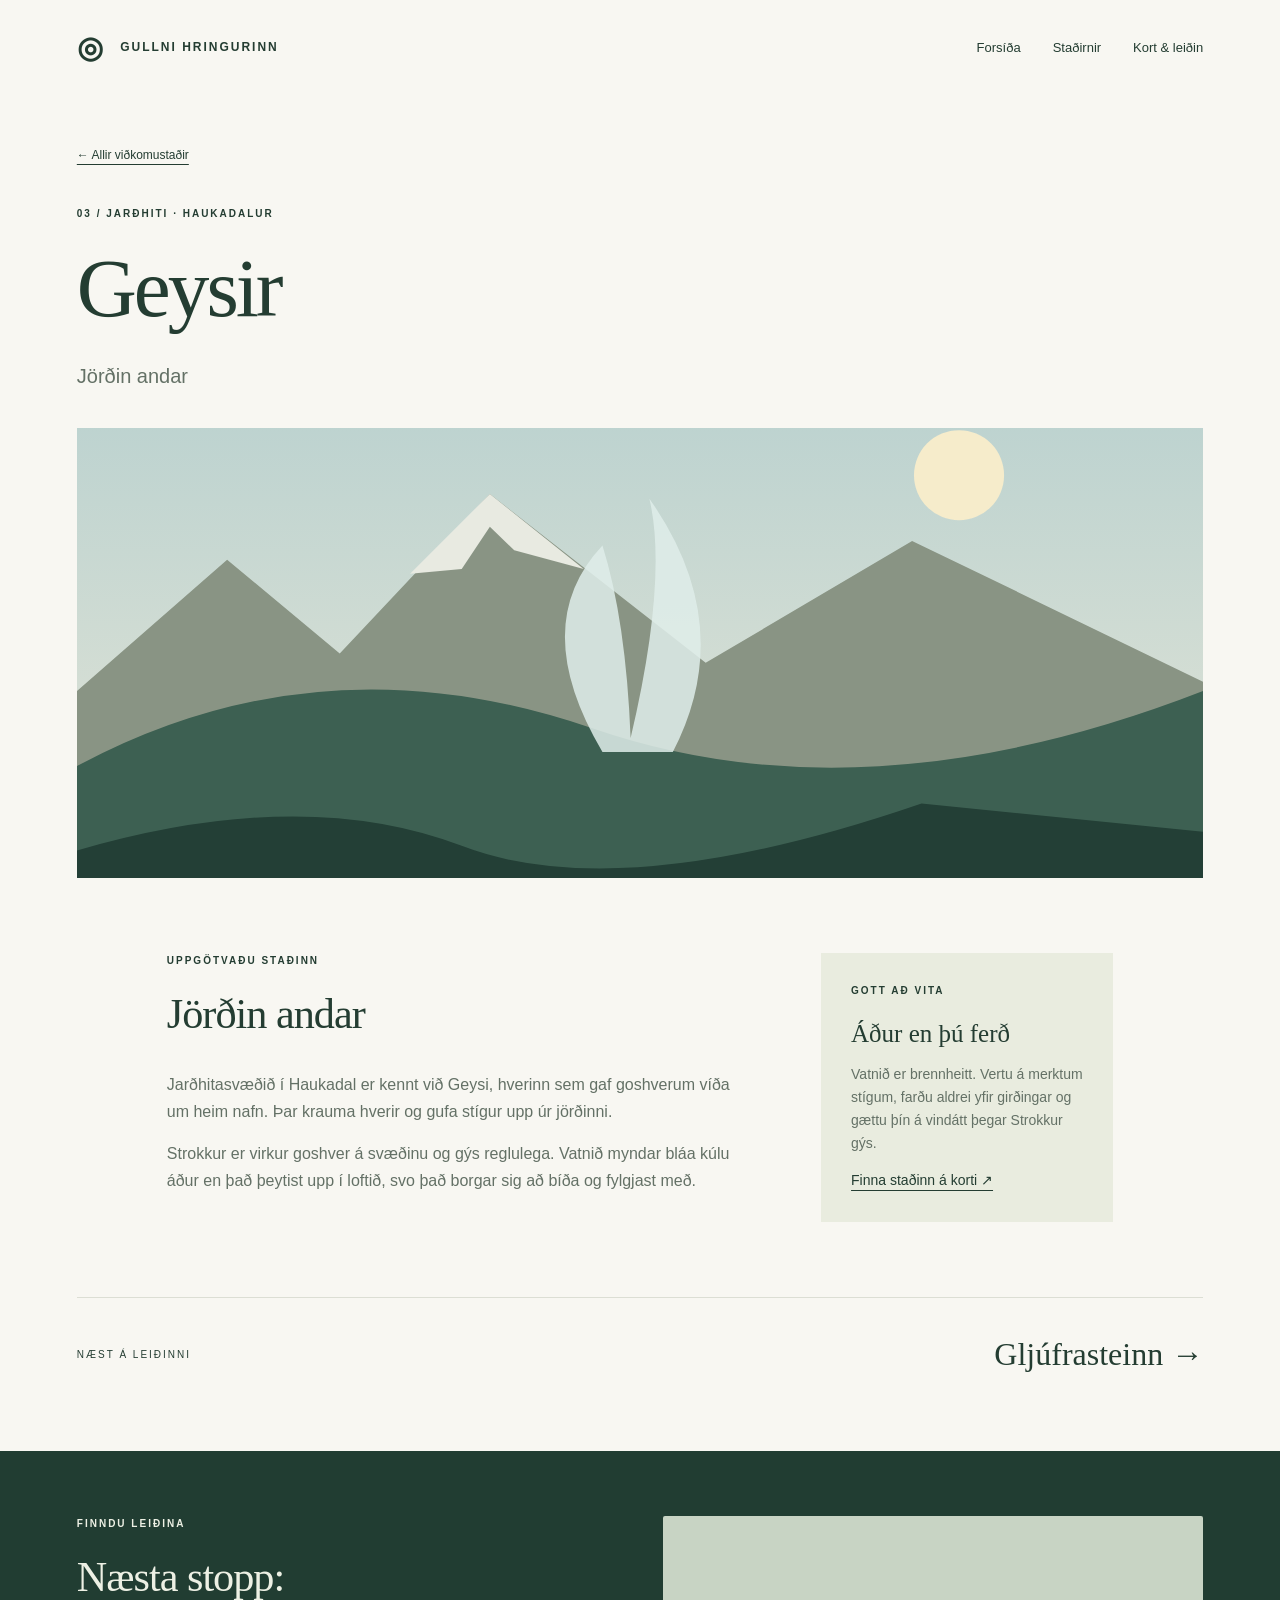
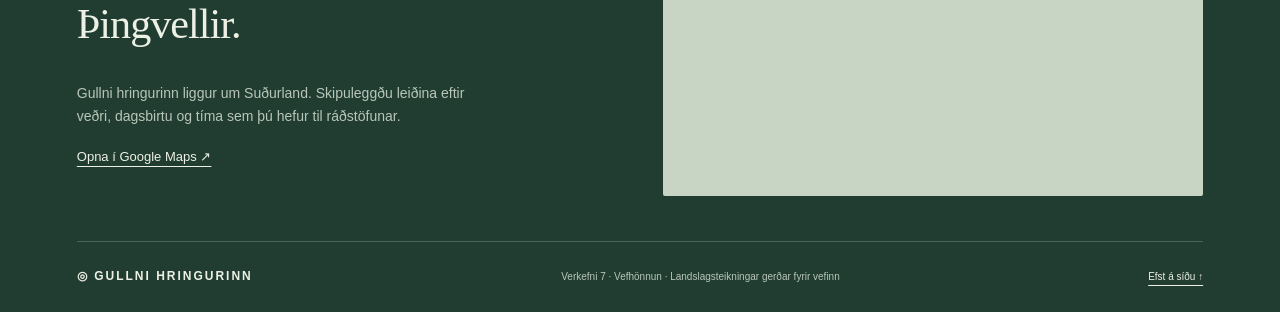
==== verkefni-7/geysir.html @ c54b65c8 "Add Golden Circle assignment website" ====
<!doctype html>
<html lang="is">
<head>
    <meta charset="utf-8">
    <meta name="viewport" content="width=device-width, initial-scale=1">
    <meta name="description" content="Kynntu þér Gullna hringinn, náttúru, sögu og sex áhugaverða viðkomustaði á Suðurlandi.">
    <title>Geysir · Gullni hringurinn</title>
    <link rel="stylesheet" href="styles.css">
</head>
<body id="top"><a class="skip-link" href="#main">Beint í efni</a><header class="site-header"><a class="brand" href="index.html"><span class="brand-icon">◎</span> GULLNI HRINGURINN</a><nav aria-label="Aðalvalmynd"><a href="index.html" >Forsíða</a><a href="index.html#stadir">Staðirnir</a><a href="#kort">Kort & leiðin</a></nav></header><main id="main"><section class="detail-hero"><div><a class="breadcrumb" href="index.html#stadir">← Allir viðkomustaðir</a><p class="eyebrow">03 / Jarðhiti · Haukadalur</p><h1>Geysir</h1><p class="subtitle">Jörðin andar</p></div><img src="images/geysir.svg" alt="Landslagsteikning innblásin af Geysir" width="1200" height="600"></section><article class="detail-content"><div><span class="eyebrow">UPPGÖTVAÐU STAÐINN</span><h2>Jörðin andar</h2><p>Jarðhitasvæðið í Haukadal er kennt við Geysi, hverinn sem gaf goshverum víða um heim nafn. Þar krauma hverir og gufa stígur upp úr jörðinni.</p><p>Strokkur er virkur goshver á svæðinu og gýs reglulega. Vatnið myndar bláa kúlu áður en það þeytist upp í loftið, svo það borgar sig að bíða og fylgjast með.</p></div><aside><span class="eyebrow">GOTT AÐ VITA</span><h3>Áður en þú ferð</h3><p>Vatnið er brennheitt. Vertu á merktum stígum, farðu aldrei yfir girðingar og gættu þín á vindátt þegar Strokkur gýs.</p><a href="https://www.google.com/maps/search/?api=1&amp;query=geysir+Iceland" target="_blank" rel="noopener noreferrer">Finna staðinn á korti ↗</a></aside></article><div class="next-place"><span>NÆST Á LEIÐINNI</span><a href="gljufrasteinn.html">Gljúfrasteinn →</a></div></main><footer id="kort"><div class="footer-intro"><span class="eyebrow">FINNDU LEIÐINA</span><h2>Næsta stopp:<br>Þingvellir.</h2><p>Gullni hringurinn liggur um Suðurland. Skipuleggðu leiðina eftir veðri, dagsbirtu og tíma sem þú hefur til ráðstöfunar.</p><a href="https://www.google.com/maps/search/?api=1&amp;query=Thingvellir+Iceland" target="_blank" rel="noopener noreferrer">Opna í Google Maps ↗</a></div><iframe title="Staðsetning Þingvalla á Google Maps" src="https://maps.google.com/maps?q=Thingvellir%20Iceland&amp;output=embed" loading="lazy" referrerpolicy="no-referrer-when-downgrade"></iframe><div class="footer-bottom"><a class="brand" href="index.html">◎ GULLNI HRINGURINN</a><p>Verkefni 7 · Vefhönnun · Landslagsteikningar gerðar fyrir vefinn</p><a href="#top">Efst á síðu ↑</a></div></footer></body>
</html>
---- verkefni-7/styles.css ----
:root {
    --ink: #243d32;
    --paper: #f8f7f2;
    --muted: #647166;
    --line: #dcded4;
}
* {
    box-sizing: border-box;
}
html {
    scroll-behavior: smooth;
    scroll-padding-top: 30px;
}
body {
    margin: 0;
    background: var(--paper);
    color: var(--ink);
    font-family: Arial, Helvetica, sans-serif;
    line-height: 1.65;
}
a {
    color: inherit;
    text-underline-offset: 5px;
}
a:focus-visible {
    outline: 3px solid #b47d35;
    outline-offset: 5px;
}
img {
    display: block;
    width: 100%;
    height: auto;
}
h1, h2, h3, p {
    margin-top: 0;
}
h1, h2, h3 {
    font-family: Georgia, 'Times New Roman', serif;
    font-weight: 400;
    line-height: 1.12;
}
.skip-link {
    position: absolute;
    top: -100px;
    z-index: 10;
    padding: 12px;
    background: white;
}
.skip-link:focus {
    top: 0;
}
.site-header {
    min-height: 96px;
    padding: 20px 6%;
    display: flex;
    align-items: center;
    justify-content: space-between;
    gap: 24px;
}
.brand {
    font-size: 12px;
    font-weight: 700;
    letter-spacing: 2px;
    text-decoration: none;
}
.brand-icon {
    font-size: 30px;
    vertical-align: middle;
    margin-right: 10px;
}
nav {
    display: flex;
    gap: 32px;
    font-size: 13px;
}
nav a {
    text-decoration: none;
}
nav a:hover, nav a[aria-current] {
    text-decoration: underline;
}
.hero {
    position: relative;
    margin: 0 24px;
    min-height: 620px;
    overflow: hidden;
    color: white;
    background: #304c41;
}
.hero > img {
    position: absolute;
    height: 100%;
    object-fit: cover;
}
.hero::after {
    content: '';
    position: absolute;
    inset: 0;
    background: linear-gradient(90deg, #142e28d9, #18382a20);
}
.hero-copy {
    position: relative;
    z-index: 1;
    padding: 100px 5%;
    max-width: 740px;
}
.eyebrow {
    display: block;
    font-size: 10px;
    font-weight: 700;
    letter-spacing: 2px;
    text-transform: uppercase;
    margin-bottom: 20px;
}
h1 {
    font-size: clamp(48px, 6.5vw, 88px);
    letter-spacing: -3px;
    margin-bottom: 25px;
}
h1 em {
    color: #d8ddbb;
}
.hero-copy p {
    max-width: 430px;
    font-size: 16px;
    color: #e2e9e0;
}
.button {
    display: inline-flex;
    gap: 40px;
    padding: 15px 24px;
    margin-top: 15px;
    background: #e4e8cd;
    color: var(--ink);
    text-decoration: none;
    font-size: 13px;
}
.hero-caption {
    position: absolute;
    right: 30px;
    bottom: 25px;
    z-index: 1;
    font-size: 9px;
    letter-spacing: 2px;
}
.intro {
    max-width: 750px;
    margin: 100px auto;
    padding: 0 24px;
    text-align: center;
}
h2 {
    font-size: clamp(30px, 3.3vw, 46px);
    letter-spacing: -1px;
}
.intro p {
    max-width: 590px;
    margin: 25px auto 0;
    color: var(--muted);
}
.places {
    max-width: 1320px;
    padding: 0 6%;
    margin: 0 auto 90px;
}
.section-heading {
    display: flex;
    align-items: end;
    justify-content: space-between;
    gap: 20px;
    margin-bottom: 35px;
}
.section-heading h2 {
    margin-bottom: 0;
}
.section-heading > p {
    font-size: 12px;
    color: var(--muted);
}
.grid {
    display: grid;
    grid-template-columns: repeat(3, minmax(0, 1fr));
    gap: 28px;
}
.place-card {
    border: 1px solid var(--line);
    background: #fffefa;
}
.image-link {
    display: block;
    overflow: hidden;
}
.image-link img {
    aspect-ratio: 1.6;
    object-fit: cover;
    transition: transform .3s;
}
.image-link:hover img {
    transform: scale(1.04);
}
.card-body {
    position: relative;
    padding: 27px;
}
.card-body .eyebrow {
    font-size: 8px;
    letter-spacing: 1.3px;
    padding-right: 30px;
    margin-bottom: 12px;
}
.card-number {
    position: absolute;
    right: 25px;
    top: 25px;
    color: #899586;
    font-size: 11px;
}
h3 {
    font-size: 30px;
    margin-bottom: 15px;
}
h3 a {
    text-decoration: none;
}
.card-body > p:not(.eyebrow) {
    color: var(--muted);
    font-size: 13px;
    min-height: 65px;
}
.more {
    display: flex;
    justify-content: space-between;
    border-top: 1px solid var(--line);
    padding-top: 18px;
    text-decoration: none;
    font-size: 12px;
}
.travel-note {
    margin: 0 6% 90px;
    padding: 38px;
    background: #e9ecdf;
    display: flex;
    align-items: center;
    gap: 30px;
}
.travel-note > span {
    font-size: 50px;
}
.travel-note h2 {
    font-size: 29px;
    margin-bottom: 10px;
}
.travel-note p {
    font-size: 13px;
    max-width: 560px;
    margin-bottom: 0;
}
.travel-note a {
    margin-left: auto;
    font-size: 12px;
    white-space: nowrap;
}
footer {
    background: #213d32;
    color: #edf0e4;
    padding: 65px 6% 25px;
    display: grid;
    grid-template-columns: 1fr 1fr;
    gap: 45px;
}
.footer-intro p {
    max-width: 390px;
    color: #b8c6b8;
    font-size: 14px;
}
.footer-intro a {
    font-size: 13px;
}
iframe {
    width: 100%;
    min-height: 280px;
    border: 0;
    border-radius: 2px;
    background: #c8d4c4;
}
.footer-bottom {
    grid-column: 1 / -1;
    display: flex;
    justify-content: space-between;
    align-items: center;
    gap: 20px;
    padding-top: 25px;
    border-top: 1px solid #ffffff30;
    font-size: 10px;
}
.footer-bottom p {
    margin: 0;
    color: #b8c6b8;
}
.detail-hero {
    padding: 45px 6% 0;
}
.breadcrumb {
    display: inline-block;
    margin-bottom: 40px;
    font-size: 12px;
}
.subtitle {
    color: var(--muted);
    font-size: 20px;
}
.detail-hero img {
    max-height: 450px;
    object-fit: cover;
    margin-top: 35px;
}
.detail-content {
    display: grid;
    grid-template-columns: 2fr 1fr;
    gap: 70px;
    max-width: 1100px;
    margin: 75px auto;
    padding: 0 6%;
}
.detail-content p {
    color: var(--muted);
}
.detail-content aside {
    background: #e9ecdf;
    padding: 30px;
    align-self: start;
    font-size: 14px;
}
.detail-content aside h3 {
    font-size: 25px;
}
.next-place {
    margin: 0 6% 70px;
    padding-top: 30px;
    border-top: 1px solid var(--line);
    display: flex;
    align-items: center;
    justify-content: space-between;
    gap: 20px;
}
.next-place span {
    font-size: 10px;
    letter-spacing: 2px;
}
.next-place a {
    font-family: Georgia, serif;
    font-size: 32px;
    text-decoration: none;
}
@media (max-width: 950px) {
    .grid {
        grid-template-columns: repeat(2, minmax(0, 1fr));
    }
    .travel-note {
        flex-wrap: wrap;
    }
    .travel-note a {
        margin-left: 0;
    }
    .detail-content {
        gap: 25px;
    }
    .footer-bottom {
        flex-wrap: wrap;
    }
}
@media (max-width: 600px) {
    .site-header {
        flex-direction: column;
        gap: 15px;
        padding: 18px;
    }
    nav {
        gap: 25px;
    }
    .hero {
        margin: 0 12px;
        min-height: 470px;
    }
    .hero > img, .place-card .image-link {
        display: none;
    }
    .hero-copy {
        padding: 55px 25px;
    }
    h1 {
        letter-spacing: -2px;
    }
    .hero-caption {
        display: none;
    }
    .intro {
        margin: 60px auto;
    }
    .section-heading {
        display: block;
    }
    .section-heading > p {
        margin-top: 20px;
    }
    .grid {
        grid-template-columns: 1fr;
        gap: 18px;
    }
    .card-body > p:not(.eyebrow) {
        min-height: 0;
    }
    .places {
        margin-bottom: 50px;
    }
    .travel-note {
        margin-bottom: 50px;
        padding: 25px;
        gap: 12px;
    }
    .travel-note > span {
        display: none;
    }
    footer {
        grid-template-columns: 1fr;
        padding-top: 40px;
        gap: 30px;
    }
    .footer-bottom {
        align-items: start;
        flex-direction: column;
    }
    .detail-content {
        grid-template-columns: 1fr;
        margin: 45px auto;
    }
    .detail-hero {
        padding-top: 25px;
    }
    .detail-hero img {
        min-height: 210px;
        object-fit: cover;
    }
    .next-place a {
        font-size: 25px;
    }
}
@media (prefers-reduced-motion: reduce) {
    html {
        scroll-behavior: auto;
    }
    .image-link img {
        transition: none;
    }
}
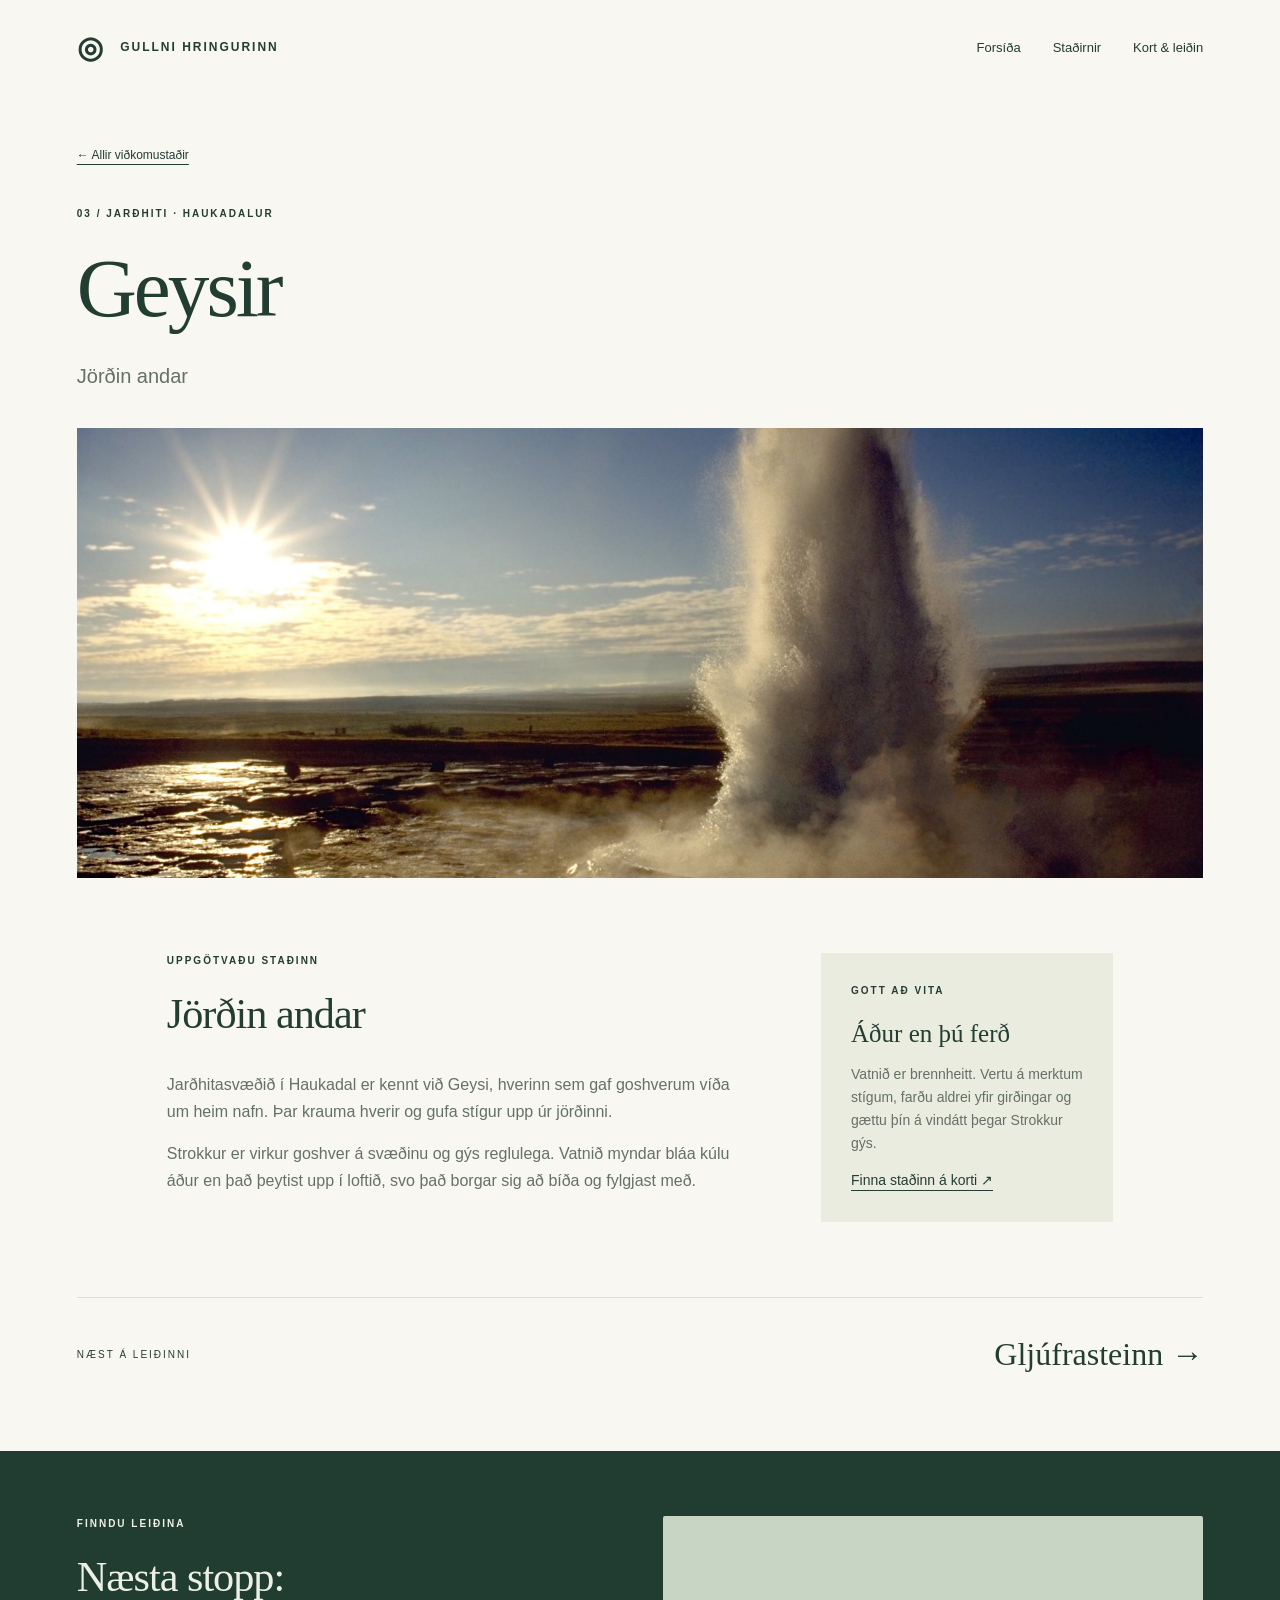
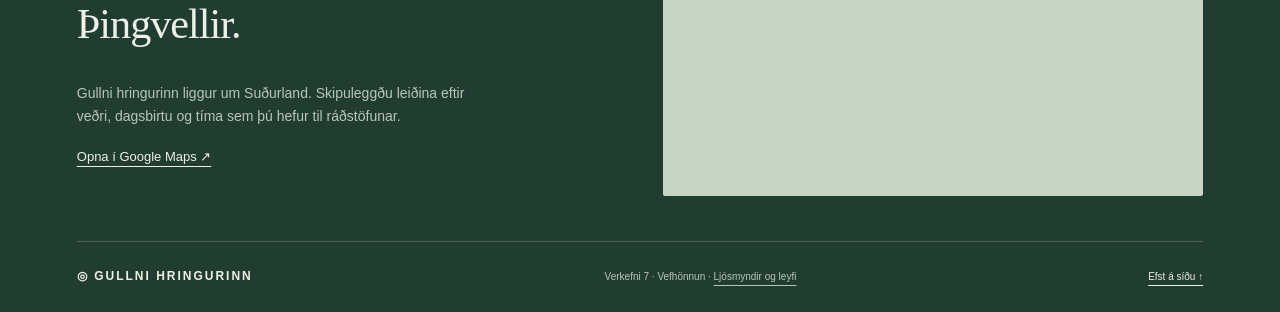
==== commit 6e6fe0df: "Replace landscape illustrations with attributed Wikimedia photographs" ====
--- a/verkefni-7/geysir.html
+++ b/verkefni-7/geysir.html
@@ -7,5 +7,5 @@
     <title>Geysir · Gullni hringurinn</title>
     <link rel="stylesheet" href="styles.css">
 </head>
-<body id="top"><a class="skip-link" href="#main">Beint í efni</a><header class="site-header"><a class="brand" href="index.html"><span class="brand-icon">◎</span> GULLNI HRINGURINN</a><nav aria-label="Aðalvalmynd"><a href="index.html" >Forsíða</a><a href="index.html#stadir">Staðirnir</a><a href="#kort">Kort & leiðin</a></nav></header><main id="main"><section class="detail-hero"><div><a class="breadcrumb" href="index.html#stadir">← Allir viðkomustaðir</a><p class="eyebrow">03 / Jarðhiti · Haukadalur</p><h1>Geysir</h1><p class="subtitle">Jörðin andar</p></div><img src="images/geysir.svg" alt="Landslagsteikning innblásin af Geysir" width="1200" height="600"></section><article class="detail-content"><div><span class="eyebrow">UPPGÖTVAÐU STAÐINN</span><h2>Jörðin andar</h2><p>Jarðhitasvæðið í Haukadal er kennt við Geysi, hverinn sem gaf goshverum víða um heim nafn. Þar krauma hverir og gufa stígur upp úr jörðinni.</p><p>Strokkur er virkur goshver á svæðinu og gýs reglulega. Vatnið myndar bláa kúlu áður en það þeytist upp í loftið, svo það borgar sig að bíða og fylgjast með.</p></div><aside><span class="eyebrow">GOTT AÐ VITA</span><h3>Áður en þú ferð</h3><p>Vatnið er brennheitt. Vertu á merktum stígum, farðu aldrei yfir girðingar og gættu þín á vindátt þegar Strokkur gýs.</p><a href="https://www.google.com/maps/search/?api=1&amp;query=geysir+Iceland" target="_blank" rel="noopener noreferrer">Finna staðinn á korti ↗</a></aside></article><div class="next-place"><span>NÆST Á LEIÐINNI</span><a href="gljufrasteinn.html">Gljúfrasteinn →</a></div></main><footer id="kort"><div class="footer-intro"><span class="eyebrow">FINNDU LEIÐINA</span><h2>Næsta stopp:<br>Þingvellir.</h2><p>Gullni hringurinn liggur um Suðurland. Skipuleggðu leiðina eftir veðri, dagsbirtu og tíma sem þú hefur til ráðstöfunar.</p><a href="https://www.google.com/maps/search/?api=1&amp;query=Thingvellir+Iceland" target="_blank" rel="noopener noreferrer">Opna í Google Maps ↗</a></div><iframe title="Staðsetning Þingvalla á Google Maps" src="https://maps.google.com/maps?q=Thingvellir%20Iceland&amp;output=embed" loading="lazy" referrerpolicy="no-referrer-when-downgrade"></iframe><div class="footer-bottom"><a class="brand" href="index.html">◎ GULLNI HRINGURINN</a><p>Verkefni 7 · Vefhönnun · Landslagsteikningar gerðar fyrir vefinn</p><a href="#top">Efst á síðu ↑</a></div></footer></body>
+<body id="top"><a class="skip-link" href="#main">Beint í efni</a><header class="site-header"><a class="brand" href="index.html"><span class="brand-icon">◎</span> GULLNI HRINGURINN</a><nav aria-label="Aðalvalmynd"><a href="index.html" >Forsíða</a><a href="index.html#stadir">Staðirnir</a><a href="#kort">Kort & leiðin</a></nav></header><main id="main"><section class="detail-hero"><div><a class="breadcrumb" href="index.html#stadir">← Allir viðkomustaðir</a><p class="eyebrow">03 / Jarðhiti · Haukadalur</p><h1>Geysir</h1><p class="subtitle">Jörðin andar</p></div><img src="images/geysir.jpg" alt="Strokkur gýs á jarðhitasvæðinu við Geysi" width="1600" height="1066"></section><article class="detail-content"><div><span class="eyebrow">UPPGÖTVAÐU STAÐINN</span><h2>Jörðin andar</h2><p>Jarðhitasvæðið í Haukadal er kennt við Geysi, hverinn sem gaf goshverum víða um heim nafn. Þar krauma hverir og gufa stígur upp úr jörðinni.</p><p>Strokkur er virkur goshver á svæðinu og gýs reglulega. Vatnið myndar bláa kúlu áður en það þeytist upp í loftið, svo það borgar sig að bíða og fylgjast með.</p></div><aside><span class="eyebrow">GOTT AÐ VITA</span><h3>Áður en þú ferð</h3><p>Vatnið er brennheitt. Vertu á merktum stígum, farðu aldrei yfir girðingar og gættu þín á vindátt þegar Strokkur gýs.</p><a href="https://www.google.com/maps/search/?api=1&amp;query=geysir+Iceland" target="_blank" rel="noopener noreferrer">Finna staðinn á korti ↗</a></aside></article><div class="next-place"><span>NÆST Á LEIÐINNI</span><a href="gljufrasteinn.html">Gljúfrasteinn →</a></div></main><footer id="kort"><div class="footer-intro"><span class="eyebrow">FINNDU LEIÐINA</span><h2>Næsta stopp:<br>Þingvellir.</h2><p>Gullni hringurinn liggur um Suðurland. Skipuleggðu leiðina eftir veðri, dagsbirtu og tíma sem þú hefur til ráðstöfunar.</p><a href="https://www.google.com/maps/search/?api=1&amp;query=Thingvellir+Iceland" target="_blank" rel="noopener noreferrer">Opna í Google Maps ↗</a></div><iframe title="Staðsetning Þingvalla á Google Maps" src="https://maps.google.com/maps?q=Thingvellir%20Iceland&amp;output=embed" loading="lazy" referrerpolicy="no-referrer-when-downgrade"></iframe><div class="footer-bottom"><a class="brand" href="index.html">◎ GULLNI HRINGURINN</a><p>Verkefni 7 · Vefhönnun · <a href="myndheimildir.html">Ljósmyndir og leyfi</a></p><a href="#top">Efst á síðu ↑</a></div></footer></body>
 </html>
--- a/verkefni-7/styles.css
+++ b/verkefni-7/styles.css
@@ -453,3 +453,20 @@
         transition: none;
     }
 }
+
+.photo-caption {
+    margin-top: 12px;
+    font-size: 13px;
+    color: var(--muted);
+}
+.photo-sources {
+    max-width: 1000px;
+    margin: 50px auto;
+    padding: 0 6%;
+}
+.photo-sources h1 {
+    font-size: clamp(36px, 5vw, 60px);
+}
+.photo-sources li {
+    margin: 35px 0;
+}
